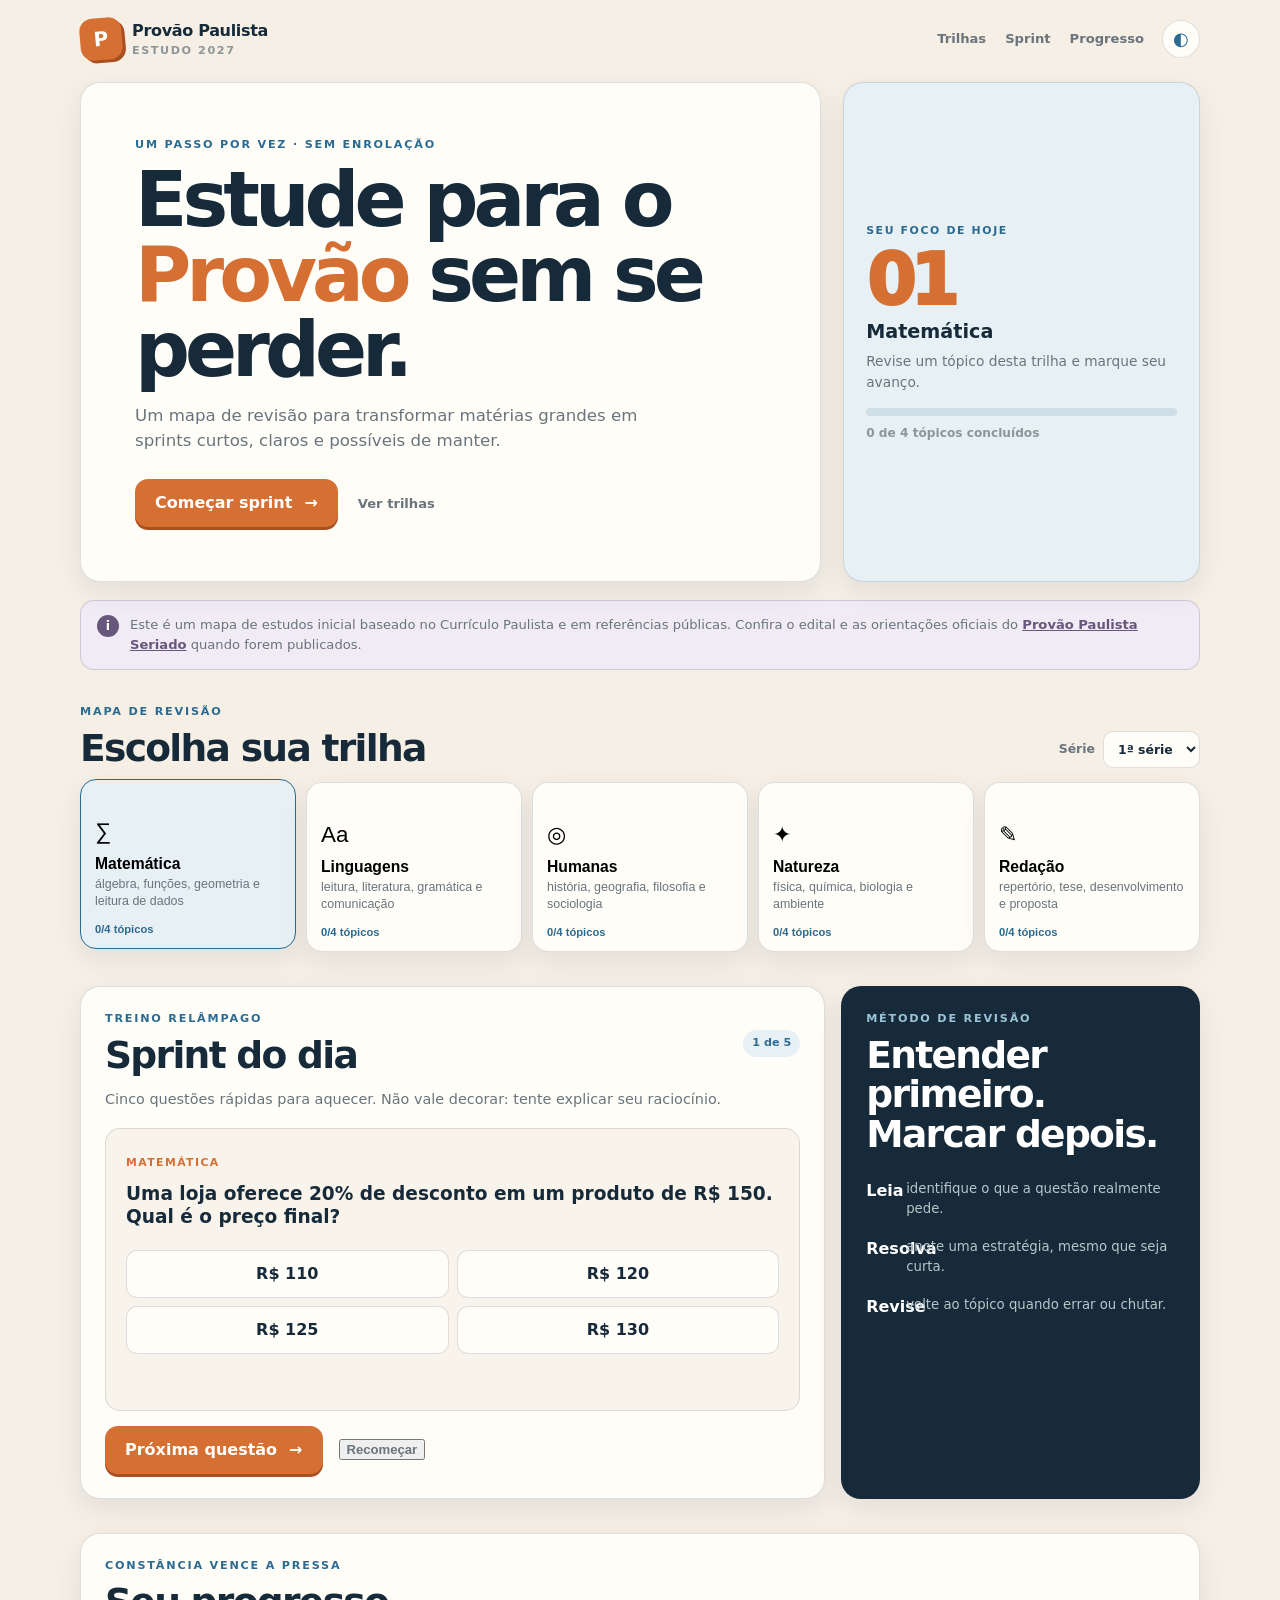
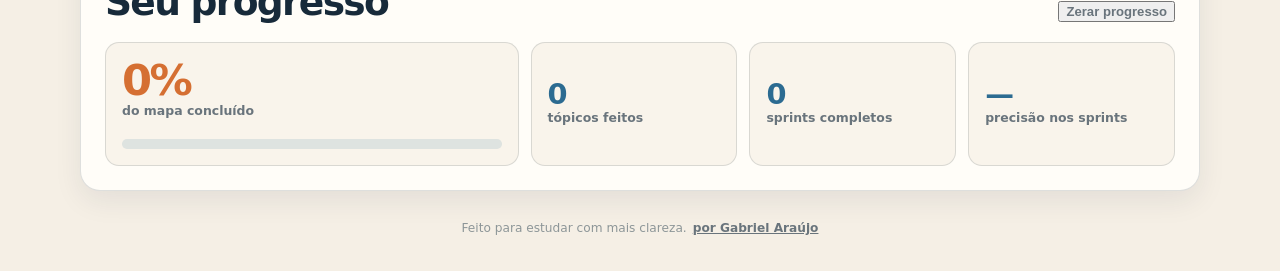
==== public/index.html @ e9746114 "feat: criar plataforma de estudos do Provão Paulista 2027" ====
<!doctype html>
<html lang="pt-BR">
<head>
  <meta charset="utf-8">
  <meta name="viewport" content="width=device-width, initial-scale=1, viewport-fit=cover">
  <meta name="theme-color" content="#f5efe5">
  <meta name="description" content="Estude para o Provão Paulista 2027 com trilhas de revisão, sprints rápidos e progresso salvo no navegador.">
  <meta name="author" content="Gabriel Araújo">
  <meta property="og:title" content="Provão Paulista 2027 · estudo em ritmo de sprint">
  <meta property="og:description" content="Um mapa de estudos simples para revisar Matemática, Linguagens, Humanas, Natureza e Redação.">
  <meta property="og:type" content="website">
  <title>Provão Paulista 2027 · estude em ritmo de sprint</title>
  <link rel="stylesheet" href="style.css">
</head>
<body>
  <div class="app">
    <header class="topbar">
      <a class="brand" href="#inicio" aria-label="Voltar ao início">
        <span class="brand-mark" aria-hidden="true">P</span>
        <span><strong>Provão Paulista</strong><small>estudo 2027</small></span>
      </a>
      <nav class="nav" aria-label="Navegação principal">
        <a href="#trilhas">Trilhas</a>
        <a href="#sprint">Sprint</a>
        <a href="#progresso">Progresso</a>
      </nav>
      <button class="icon-btn" id="btn-theme" type="button" title="Alternar contraste" aria-label="Alternar contraste">◐</button>
    </header>

    <main id="inicio">
      <section class="hero" aria-labelledby="hero-title">
        <div class="hero-copy">
          <p class="eyebrow">um passo por vez · sem enrolação</p>
          <h1 id="hero-title">Estude para o <em>Provão</em> sem se perder.</h1>
          <p class="lead">Um mapa de revisão para transformar matérias grandes em sprints curtos, claros e possíveis de manter.</p>
          <div class="hero-actions">
            <a class="btn btn-primary" href="#sprint">Começar sprint <span>→</span></a>
            <a class="text-link" href="#trilhas">Ver trilhas</a>
          </div>
        </div>
        <aside class="focus-card" aria-label="Seu foco de hoje">
          <div class="focus-label">seu foco de hoje</div>
          <div class="focus-number" id="focus-number">01</div>
          <strong id="focus-title">Escolha uma trilha</strong>
          <p id="focus-text">Comece por uma área e marque seu primeiro tópico concluído.</p>
          <div class="mini-progress"><i id="focus-bar"></i></div>
          <span id="focus-meta">0 tópicos concluídos</span>
        </aside>
      </section>

      <section class="notice" aria-label="Aviso sobre o conteúdo">
        <span class="notice-mark">i</span>
        <p>Este é um mapa de estudos inicial baseado no Currículo Paulista e em referências públicas. Confira o edital e as orientações oficiais do <a href="https://provaopaulistaseriado.vunesp.com.br/" target="_blank" rel="noreferrer">Provão Paulista Seriado</a> quando forem publicados.</p>
      </section>

      <section class="section" id="trilhas" aria-labelledby="trilhas-title">
        <div class="section-head"><div><p class="eyebrow">mapa de revisão</p><h2 id="trilhas-title">Escolha sua trilha</h2></div><label class="series-select">Série <select id="series-select"><option value="1">1ª série</option><option value="2">2ª série</option><option value="3">3ª série</option></select></label></div>
        <div class="tracks" id="tracks"></div>
      </section>

      <section class="section split" id="sprint" aria-labelledby="sprint-title">
        <div class="sprint-panel">
          <div class="section-head compact"><div><p class="eyebrow">treino relâmpago</p><h2 id="sprint-title">Sprint do dia</h2></div><span class="pill" id="question-count">1 de 5</span></div>
          <p class="sprint-intro">Cinco questões rápidas para aquecer. Não vale decorar: tente explicar seu raciocínio.</p>
          <div class="question-card" id="question-card">
            <span class="question-area" id="question-area">Matemática</span>
            <h3 id="question-text">Carregando questão...</h3>
            <div class="answers" id="answers"></div>
            <p class="feedback" id="feedback" role="status" aria-live="polite"></p>
          </div>
          <div class="sprint-footer"><button class="btn btn-primary" id="btn-next" type="button" disabled>Próxima questão <span>→</span></button><button class="text-btn" id="btn-reset-sprint" type="button">Recomeçar</button></div>
        </div>
        <aside class="method-card">
          <p class="eyebrow">método de revisão</p>
          <h2>Entender primeiro. Marcar depois.</h2>
          <ol><li><b>Leia</b><span>identifique o que a questão realmente pede.</span></li><li><b>Resolva</b><span>anote uma estratégia, mesmo que seja curta.</span></li><li><b>Revise</b><span>volte ao tópico quando errar ou chutar.</span></li></ol>
        </aside>
      </section>

      <section class="section progress-section" id="progresso" aria-labelledby="progress-title">
        <div class="section-head"><div><p class="eyebrow">constância vence a pressa</p><h2 id="progress-title">Seu progresso</h2></div><button class="text-btn" id="btn-clear" type="button">Zerar progresso</button></div>
        <div class="progress-grid"><div class="progress-total"><strong id="progress-percent">0%</strong><span>do mapa concluído</span><div class="big-progress"><i id="progress-bar"></i></div></div><div class="stat"><strong id="stat-done">0</strong><span>tópicos feitos</span></div><div class="stat"><strong id="stat-sprints">0</strong><span>sprints completos</span></div><div class="stat"><strong id="stat-accuracy">—</strong><span>precisão nos sprints</span></div></div>
      </section>
    </main>

    <footer><span>Feito para estudar com mais clareza.</span><a href="https://github.com/gabrielaraujo-eng" target="_blank" rel="noreferrer">por Gabriel Araújo</a></footer>
  </div>
  <div class="toast" id="toast" role="status" aria-live="polite"></div>
  <script src="script.js"></script>
</body>
</html>
---- public/style.css ----
:root{--bg:#f5efe5;--paper:#fffdf8;--paper-2:#f9f4eb;--ink:#172a3a;--muted:#69747c;--soft:#8d9698;--line:rgba(23,42,58,.14);--blue:#2c6b91;--orange:#d56f32;--green:#287957;--violet:#67577d;--shadow:0 10px 28px rgba(23,42,58,.08);--r:20px;color-scheme:light}*{box-sizing:border-box}html{scroll-behavior:smooth}body{margin:0;min-width:320px;background:var(--bg);color:var(--ink);font:16px/1.5 Inter,ui-sans-serif,system-ui,-apple-system,"Segoe UI",sans-serif;-webkit-font-smoothing:antialiased}a{color:inherit}.app{width:min(100% - 28px,1120px);margin:auto;padding:18px 0 34px}.topbar{display:flex;align-items:center;gap:18px;margin-bottom:22px}.brand{display:flex;align-items:center;gap:10px;text-decoration:none;margin-right:auto}.brand-mark{width:42px;height:42px;display:grid;place-items:center;border-radius:13px;background:var(--orange);color:#fff;font-weight:900;font-size:1.25rem;transform:rotate(-5deg);box-shadow:3px 3px 0 #a95023}.brand strong,.brand small{display:block}.brand strong{font-size:1rem;letter-spacing:-.02em}.brand small{color:var(--soft);font-size:.7rem;text-transform:uppercase;letter-spacing:.14em;font-weight:800}.nav{display:flex;gap:19px}.nav a,.text-link,.text-btn{font-size:.82rem;font-weight:800;color:var(--muted);text-decoration:none}.nav a:hover,.text-link:hover,.text-btn:hover{color:var(--blue)}.icon-btn{border:1px solid var(--line);background:var(--paper);border-radius:999px;width:38px;height:38px;color:var(--blue);font-size:1.15rem;cursor:pointer}.hero{display:grid;grid-template-columns:1.35fr .65fr;gap:22px;align-items:stretch}.hero-copy,.focus-card,.sprint-panel,.method-card,.progress-section{background:var(--paper);border:1px solid var(--line);border-radius:var(--r);box-shadow:var(--shadow)}.hero-copy{padding:clamp(26px,5vw,54px)}.eyebrow{margin:0 0 8px;color:var(--blue);font-size:.7rem;text-transform:uppercase;letter-spacing:.16em;font-weight:900}.hero h1{max-width:650px;margin:0 0 16px;font-size:clamp(2.45rem,6vw,4.8rem);line-height:.98;letter-spacing:-.065em}.hero h1 em{font-style:normal;color:var(--orange)}.lead{max-width:550px;margin:0;color:var(--muted);font-size:1.04rem}.hero-actions{display:flex;align-items:center;gap:20px;margin-top:26px}.btn{display:inline-flex;align-items:center;justify-content:center;gap:12px;min-height:48px;padding:12px 20px;border:0;border-radius:13px;font:inherit;font-weight:850;text-decoration:none;cursor:pointer;transition:transform .15s,filter .15s}.btn:hover{transform:translateY(-2px);filter:brightness(1.04)}.btn-primary{background:var(--orange);color:#fff;box-shadow:0 3px 0 #a95023}.focus-card{padding:22px;display:flex;flex-direction:column;justify-content:center;background:#e7f0f4}.focus-label{color:var(--blue);font-size:.68rem;text-transform:uppercase;letter-spacing:.15em;font-weight:900}.focus-number{margin:7px 0 2px;color:var(--orange);font-size:4.4rem;font-weight:950;line-height:1;letter-spacing:-.08em}.focus-card strong{font-size:1.2rem}.focus-card p{margin:4px 0 15px;color:var(--muted);font-size:.86rem}.focus-card>span:last-child{color:var(--soft);font-size:.76rem;font-weight:750}.mini-progress,.big-progress{height:8px;border-radius:99px;background:rgba(44,107,145,.13);overflow:hidden}.mini-progress{margin:0 0 8px}.mini-progress i,.big-progress i{display:block;width:0;height:100%;background:var(--blue);border-radius:inherit;transition:width .35s}.notice{display:flex;gap:11px;align-items:flex-start;margin:18px 0 34px;padding:14px 16px;border:1px solid rgba(103,87,125,.24);border-radius:14px;background:#f0ebf4;color:var(--muted);font-size:.82rem}.notice p{margin:0}.notice a{color:var(--violet);font-weight:800}.notice-mark{width:22px;height:22px;flex:0 0 auto;display:grid;place-items:center;border-radius:50%;background:var(--violet);color:#fff;font-size:.78rem;font-weight:900}.section{margin-top:34px}.section-head{display:flex;align-items:end;justify-content:space-between;gap:16px;margin-bottom:14px}.section-head h2,.method-card h2{margin:0;font-size:clamp(1.6rem,3vw,2.35rem);line-height:1.05;letter-spacing:-.045em}.series-select{display:flex;align-items:center;gap:8px;color:var(--muted);font-size:.78rem;font-weight:800}.series-select select{border:1px solid var(--line);border-radius:10px;background:var(--paper);color:var(--ink);padding:9px 10px;font:inherit;font-weight:800}.tracks{display:grid;grid-template-columns:repeat(5,1fr);gap:10px}.track{position:relative;min-height:170px;padding:17px 14px;border:1px solid var(--line);border-radius:16px;background:var(--paper);box-shadow:var(--shadow);cursor:pointer;text-align:left;transition:transform .15s,border-color .15s}.track:hover,.track.selected{transform:translateY(-3px);border-color:var(--blue)}.track.selected{background:#e7f0f4}.track-icon{font-size:1.4rem}.track h3{margin:10px 0 4px;font-size:.98rem;line-height:1.1}.track p{margin:0;color:var(--muted);font-size:.78rem;line-height:1.35}.track .track-count{position:absolute;bottom:13px;left:14px;color:var(--blue);font-size:.7rem;font-weight:850}.split{display:grid;grid-template-columns:1.35fr .65fr;gap:16px}.sprint-panel,.method-card{padding:24px}.section-head.compact{align-items:center}.pill{padding:5px 9px;border-radius:999px;background:#e7f0f4;color:var(--blue);font-size:.7rem;font-weight:900}.sprint-intro{margin:0 0 17px;color:var(--muted);font-size:.9rem}.question-card{padding:20px;border:1px solid var(--line);border-radius:15px;background:var(--paper-2)}.question-area{color:var(--orange);font-size:.68rem;text-transform:uppercase;letter-spacing:.13em;font-weight:900}.question-card h3{min-height:52px;margin:9px 0 16px;font-size:1.16rem;line-height:1.25}.answers{display:grid;grid-template-columns:repeat(2,1fr);gap:8px}.answer{min-height:48px;padding:9px;border:1px solid var(--line);border-radius:11px;background:var(--paper);color:var(--ink);font:inherit;font-weight:800;cursor:pointer}.answer:hover{border-color:var(--blue)}.answer.correct{border-color:var(--green);background:#e4f2e9;color:var(--green)}.answer.wrong{border-color:#b84f50;background:#f7e7e5;color:#a44244}.answer:disabled{cursor:default}.feedback{min-height:24px;margin:12px 0 0;font-size:.84rem;font-weight:800}.feedback.good{color:var(--green)}.feedback.bad{color:#a44244}.sprint-footer{display:flex;align-items:center;gap:16px;margin-top:15px}.sprint-footer .btn{min-height:44px}.method-card{background:var(--ink);color:#fff}.method-card .eyebrow{color:#9bc4d8}.method-card h2{margin-bottom:25px;color:#fff}.method-card ol{display:grid;gap:18px;margin:0;padding:0;list-style:none;counter-reset:method}.method-card li{display:grid;grid-template-columns:30px 1fr;gap:10px;counter-increment:method}.method-card li:before{content:counter(method,"0");color:#ffc47c;font-weight:900}.method-card b{display:block}.method-card li span{display:block;color:#b8c6ca;font-size:.83rem}.progress-section{padding:24px}.progress-section .section-head{margin-bottom:20px}.progress-grid{display:grid;grid-template-columns:2fr repeat(3,1fr);gap:12px;align-items:stretch}.progress-total,.stat{padding:16px;border:1px solid var(--line);border-radius:14px;background:var(--paper-2)}.progress-total strong{display:block;font-size:2.7rem;line-height:1;color:var(--orange);letter-spacing:-.06em}.progress-total span,.stat span{display:block;color:var(--muted);font-size:.78rem;font-weight:750}.big-progress{margin-top:18px;height:10px}.stat{display:flex;flex-direction:column;justify-content:center}.stat strong{font-size:1.8rem;line-height:1;color:var(--blue)}footer{display:flex;justify-content:center;gap:6px;margin-top:28px;color:var(--soft);font-size:.76rem}footer a{color:var(--muted);font-weight:800}.toast{position:fixed;left:50%;bottom:22px;z-index:5;transform:translate(-50%,20px);opacity:0;pointer-events:none;padding:12px 16px;border-radius:12px;background:var(--ink);color:#fff;font-size:.82rem;font-weight:750;transition:.2s}.toast.show{opacity:1;transform:translate(-50%,0)}body.high-contrast{--bg:#fff;--paper:#fff;--paper-2:#fff;--ink:#000;--muted:#303030;--line:rgba(0,0,0,.35)}@media(max-width:900px){.hero,.split{grid-template-columns:1fr}.focus-card{min-height:220px}.tracks{grid-template-columns:repeat(3,1fr)}.progress-grid{grid-template-columns:repeat(3,1fr)}.progress-total{grid-column:1/-1}}@media(max-width:600px){.app{width:min(100% - 16px,520px);padding:10px 0 calc(22px + env(safe-area-inset-bottom))}.topbar{gap:8px;flex-wrap:wrap}.brand{width:100%}.nav{order:3;width:100%;justify-content:space-between;gap:8px;border-top:1px solid var(--line);padding-top:9px}.nav a{font-size:.76rem}.hero-copy{padding:26px 18px}.hero h1{font-size:clamp(2.5rem,13vw,3.7rem)}.hero-actions{align-items:stretch;flex-direction:column;gap:11px}.hero-actions .btn{text-align:center}.focus-card{min-height:190px;padding:20px}.notice{margin:14px 0 28px;font-size:.78rem}.section{margin-top:28px}.section-head{align-items:flex-start;flex-direction:column}.section-head .series-select{align-self:stretch;justify-content:space-between}.tracks{grid-template-columns:repeat(2,1fr);gap:8px}.track{min-height:145px;padding:13px 11px}.track h3{font-size:.9rem}.track p{font-size:.74rem}.track .track-count{left:11px;bottom:10px}.sprint-panel,.method-card,.progress-section{padding:17px}.question-card{padding:15px}.question-card h3{font-size:1.05rem}.answers{gap:7px}.answer{min-height:54px}.sprint-footer{align-items:stretch;flex-direction:column;gap:9px}.sprint-footer .btn{width:100%}.progress-grid{grid-template-columns:repeat(2,1fr);gap:8px}.progress-total{grid-column:1/-1}.stat{min-height:82px}.stat strong{font-size:1.55rem}footer{flex-direction:column;align-items:center}}
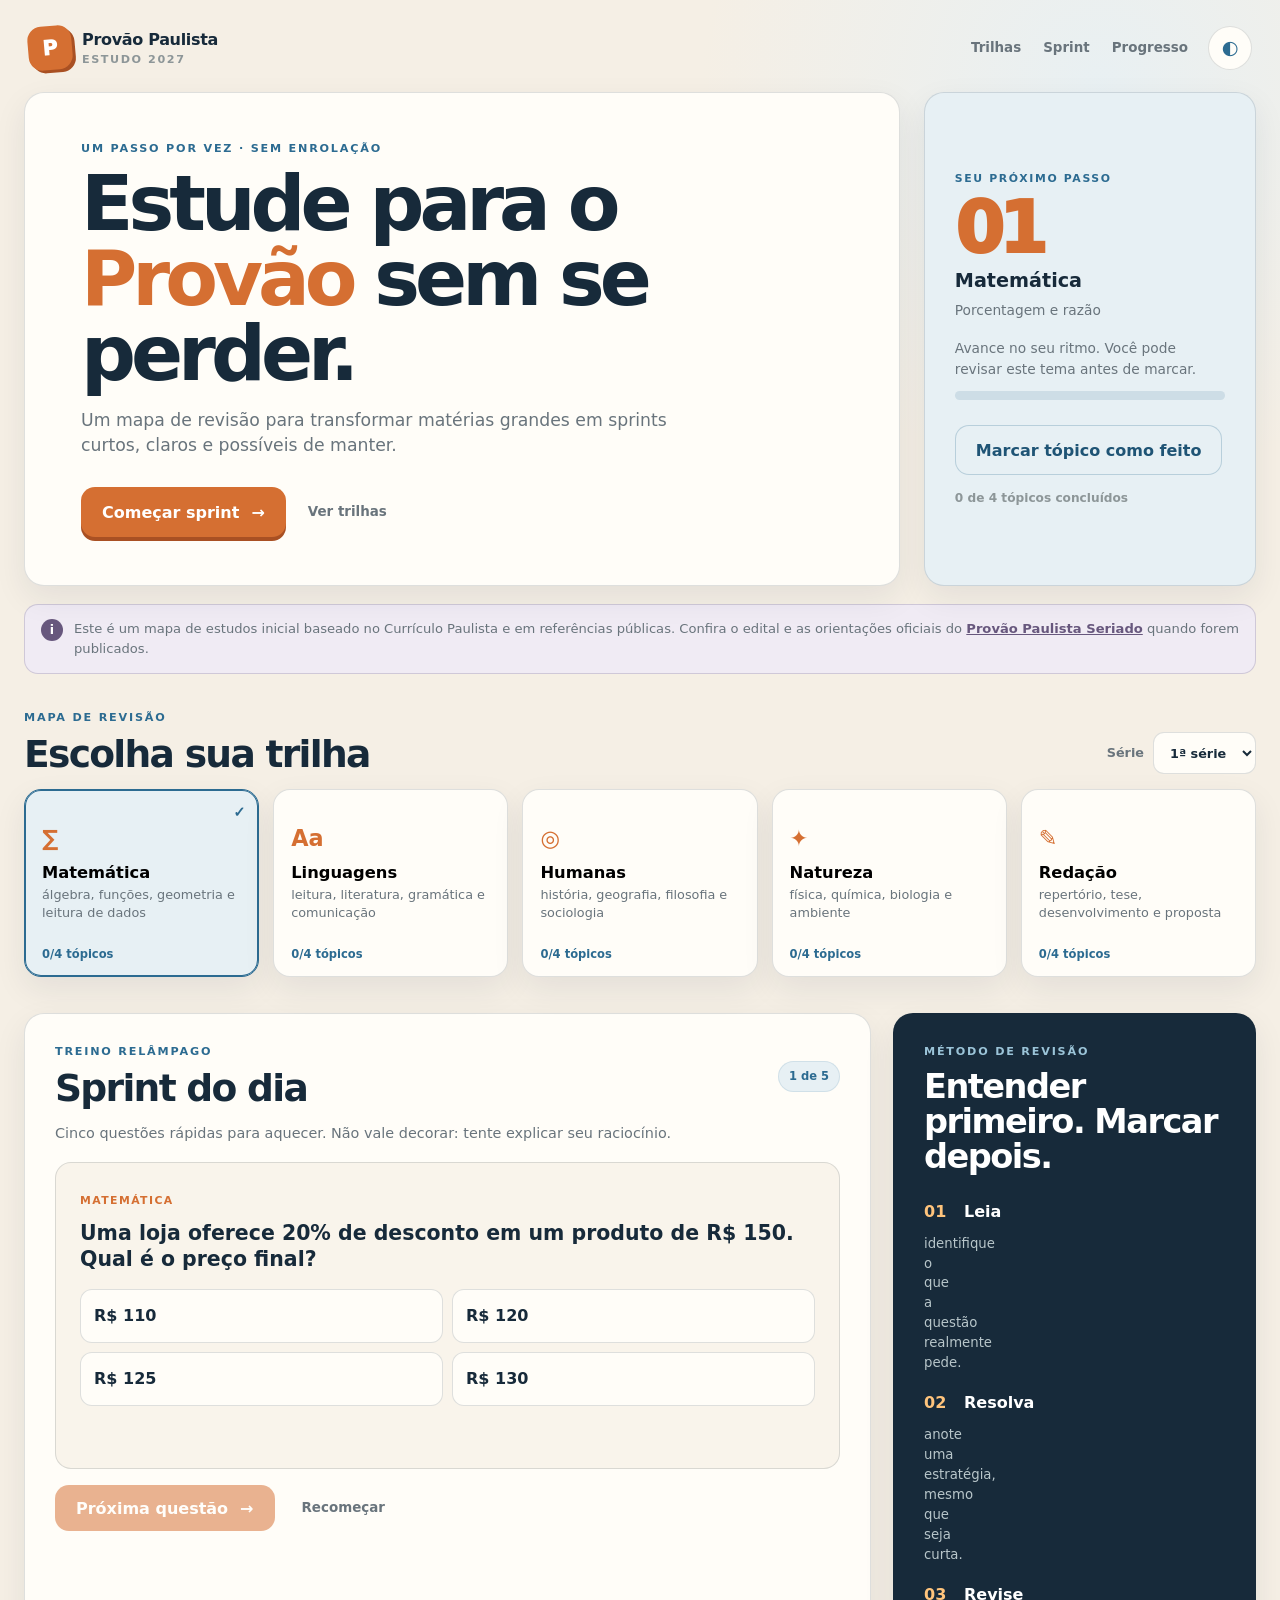
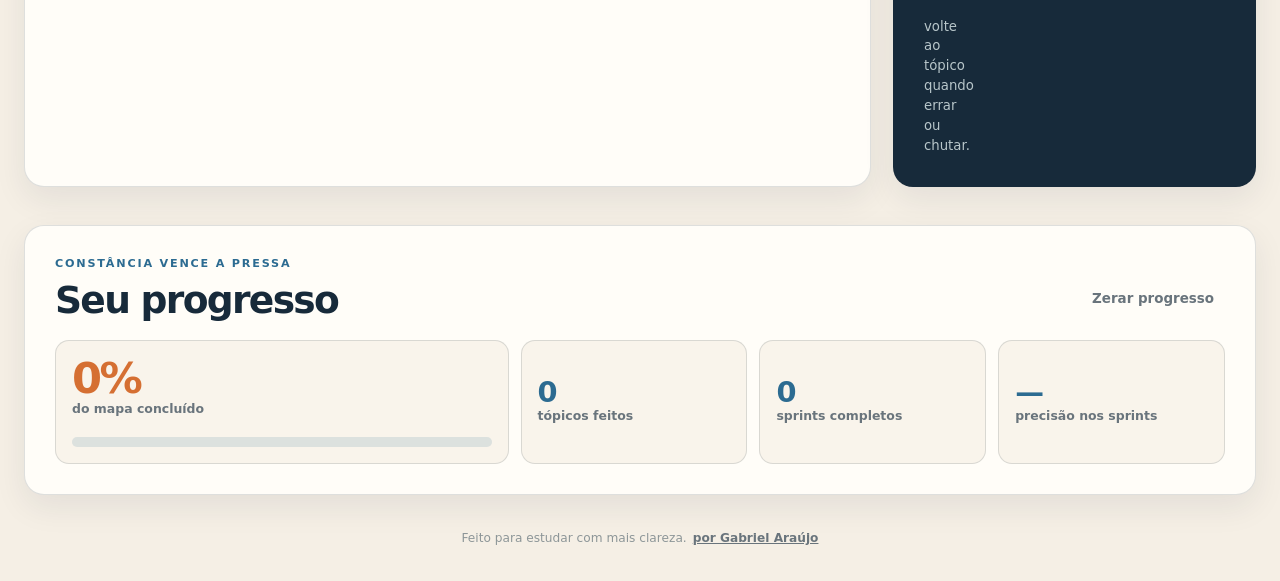
==== commit dd792397: "feat: polir interface e progresso das trilhas" ====
--- a/public/index.html
+++ b/public/index.html
@@ -4,13 +4,46 @@
   <meta charset="utf-8">
   <meta name="viewport" content="width=device-width, initial-scale=1, viewport-fit=cover">
   <meta name="theme-color" content="#f5efe5">
-  <meta name="description" content="Estude para o Provão Paulista 2027 com trilhas de revisão, sprints rápidos e progresso salvo no navegador.">
+  <meta name="description" content="Estude para o Provão Paulista 2027 com trilhas de revisão, sprints rápidos, questões comentadas e progresso salvo no navegador.">
   <meta name="author" content="Gabriel Araújo">
+  <meta name="robots" content="index, follow, max-image-preview:large">
+  <meta name="keywords" content="Provão Paulista 2027, estudar Provão Paulista, questões Provão Paulista, revisão Ensino Médio, Matemática, redação">
+  <link rel="canonical" href="https://gabrielaraujo-eng.github.io/provao-paulista-2027/">
+  <link rel="alternate" hreflang="pt-BR" href="https://gabrielaraujo-eng.github.io/provao-paulista-2027/">
+  <link rel="icon" type="image/svg+xml" href="assets/favicon.svg">
+  <link rel="apple-touch-icon" href="assets/favicon.svg">
   <meta property="og:title" content="Provão Paulista 2027 · estudo em ritmo de sprint">
   <meta property="og:description" content="Um mapa de estudos simples para revisar Matemática, Linguagens, Humanas, Natureza e Redação.">
   <meta property="og:type" content="website">
+  <meta property="og:url" content="https://gabrielaraujo-eng.github.io/provao-paulista-2027/">
+  <meta property="og:site_name" content="Provão Paulista 2027">
+  <meta property="og:locale" content="pt_BR">
+  <meta property="og:image" content="https://gabrielaraujo-eng.github.io/provao-paulista-2027/assets/provao-paulista-2027-og.png">
+  <meta property="og:image:alt" content="Provão Paulista 2027 — estudo em ritmo de sprint">
+  <meta property="og:image:type" content="image/png">
+  <meta property="og:image:width" content="1200">
+  <meta property="og:image:height" content="630">
+  <meta name="twitter:card" content="summary_large_image">
+  <meta name="twitter:title" content="Provão Paulista 2027 · estudo em ritmo de sprint">
+  <meta name="twitter:description" content="Trilhas, questões rápidas e progresso para organizar sua revisão do Provão Paulista 2027.">
+  <meta name="twitter:image" content="https://gabrielaraujo-eng.github.io/provao-paulista-2027/assets/provao-paulista-2027-og.png">
+  <meta name="twitter:image:alt" content="Provão Paulista 2027 — estudo em ritmo de sprint">
   <title>Provão Paulista 2027 · estude em ritmo de sprint</title>
   <link rel="stylesheet" href="style.css">
+  <script type="application/ld+json">
+  {
+    "@context":"https://schema.org",
+    "@type":"WebSite",
+    "name":"Provão Paulista 2027",
+    "alternateName":"Estudo Provão Paulista",
+    "url":"https://gabrielaraujo-eng.github.io/provao-paulista-2027/",
+    "inLanguage":"pt-BR",
+    "description":"Plataforma estática de revisão com trilhas e sprints de estudo para o Provão Paulista 2027.",
+    "publisher":{"@type":"Person","name":"Gabriel Araújo","url":"https://github.com/gabrielaraujo-eng"},
+    "isAccessibleForFree":true,
+    "educationalLevel":"Ensino Médio"
+  }
+  </script>
 </head>
 <body>
   <div class="app">
@@ -39,12 +72,14 @@
           </div>
         </div>
         <aside class="focus-card" aria-label="Seu foco de hoje">
-          <div class="focus-label">seu foco de hoje</div>
+          <div class="focus-label">seu próximo passo</div>
           <div class="focus-number" id="focus-number">01</div>
           <strong id="focus-title">Escolha uma trilha</strong>
-          <p id="focus-text">Comece por uma área e marque seu primeiro tópico concluído.</p>
-          <div class="mini-progress"><i id="focus-bar"></i></div>
-          <span id="focus-meta">0 tópicos concluídos</span>
+          <p id="focus-topic">Selecione uma trilha para ver o próximo tópico.</p>
+          <p id="focus-text">Um tópico por vez já faz diferença.</p>
+          <div class="mini-progress" role="progressbar" aria-label="Progresso da trilha" aria-valuemin="0" aria-valuemax="100" aria-valuenow="0"><i id="focus-bar"></i></div>
+          <button class="btn btn-secondary" id="btn-topic-done" type="button">Marcar tópico como feito</button>
+          <p class="focus-meta" id="focus-meta">0 tópicos concluídos</p>
         </aside>
       </section>
 
@@ -55,7 +90,8 @@
 
       <section class="section" id="trilhas" aria-labelledby="trilhas-title">
         <div class="section-head"><div><p class="eyebrow">mapa de revisão</p><h2 id="trilhas-title">Escolha sua trilha</h2></div><label class="series-select">Série <select id="series-select"><option value="1">1ª série</option><option value="2">2ª série</option><option value="3">3ª série</option></select></label></div>
-        <div class="tracks" id="tracks"></div>
+        <div class="tracks" id="tracks" role="group" aria-label="Trilhas de estudo"></div>
+        <noscript><p>Ative o JavaScript para abrir as trilhas interativas. O mapa inicial inclui Matemática, Linguagens, Ciências Humanas, Ciências da Natureza e Redação, com revisão de porcentagem, funções, interpretação de texto, história, geografia, ecologia e produção textual.</p></noscript>
       </section>
 
       <section class="section split" id="sprint" aria-labelledby="sprint-title">
--- a/public/style.css
+++ b/public/style.css
@@ -1 +1,215 @@
-:root{--bg:#f5efe5;--paper:#fffdf8;--paper-2:#f9f4eb;--ink:#172a3a;--muted:#69747c;--soft:#8d9698;--line:rgba(23,42,58,.14);--blue:#2c6b91;--orange:#d56f32;--green:#287957;--violet:#67577d;--shadow:0 10px 28px rgba(23,42,58,.08);--r:20px;color-scheme:light}*{box-sizing:border-box}html{scroll-behavior:smooth}body{margin:0;min-width:320px;background:var(--bg);color:var(--ink);font:16px/1.5 Inter,ui-sans-serif,system-ui,-apple-system,"Segoe UI",sans-serif;-webkit-font-smoothing:antialiased}a{color:inherit}.app{width:min(100% - 28px,1120px);margin:auto;padding:18px 0 34px}.topbar{display:flex;align-items:center;gap:18px;margin-bottom:22px}.brand{display:flex;align-items:center;gap:10px;text-decoration:none;margin-right:auto}.brand-mark{width:42px;height:42px;display:grid;place-items:center;border-radius:13px;background:var(--orange);color:#fff;font-weight:900;font-size:1.25rem;transform:rotate(-5deg);box-shadow:3px 3px 0 #a95023}.brand strong,.brand small{display:block}.brand strong{font-size:1rem;letter-spacing:-.02em}.brand small{color:var(--soft);font-size:.7rem;text-transform:uppercase;letter-spacing:.14em;font-weight:800}.nav{display:flex;gap:19px}.nav a,.text-link,.text-btn{font-size:.82rem;font-weight:800;color:var(--muted);text-decoration:none}.nav a:hover,.text-link:hover,.text-btn:hover{color:var(--blue)}.icon-btn{border:1px solid var(--line);background:var(--paper);border-radius:999px;width:38px;height:38px;color:var(--blue);font-size:1.15rem;cursor:pointer}.hero{display:grid;grid-template-columns:1.35fr .65fr;gap:22px;align-items:stretch}.hero-copy,.focus-card,.sprint-panel,.method-card,.progress-section{background:var(--paper);border:1px solid var(--line);border-radius:var(--r);box-shadow:var(--shadow)}.hero-copy{padding:clamp(26px,5vw,54px)}.eyebrow{margin:0 0 8px;color:var(--blue);font-size:.7rem;text-transform:uppercase;letter-spacing:.16em;font-weight:900}.hero h1{max-width:650px;margin:0 0 16px;font-size:clamp(2.45rem,6vw,4.8rem);line-height:.98;letter-spacing:-.065em}.hero h1 em{font-style:normal;color:var(--orange)}.lead{max-width:550px;margin:0;color:var(--muted);font-size:1.04rem}.hero-actions{display:flex;align-items:center;gap:20px;margin-top:26px}.btn{display:inline-flex;align-items:center;justify-content:center;gap:12px;min-height:48px;padding:12px 20px;border:0;border-radius:13px;font:inherit;font-weight:850;text-decoration:none;cursor:pointer;transition:transform .15s,filter .15s}.btn:hover{transform:translateY(-2px);filter:brightness(1.04)}.btn-primary{background:var(--orange);color:#fff;box-shadow:0 3px 0 #a95023}.focus-card{padding:22px;display:flex;flex-direction:column;justify-content:center;background:#e7f0f4}.focus-label{color:var(--blue);font-size:.68rem;text-transform:uppercase;letter-spacing:.15em;font-weight:900}.focus-number{margin:7px 0 2px;color:var(--orange);font-size:4.4rem;font-weight:950;line-height:1;letter-spacing:-.08em}.focus-card strong{font-size:1.2rem}.focus-card p{margin:4px 0 15px;color:var(--muted);font-size:.86rem}.focus-card>span:last-child{color:var(--soft);font-size:.76rem;font-weight:750}.mini-progress,.big-progress{height:8px;border-radius:99px;background:rgba(44,107,145,.13);overflow:hidden}.mini-progress{margin:0 0 8px}.mini-progress i,.big-progress i{display:block;width:0;height:100%;background:var(--blue);border-radius:inherit;transition:width .35s}.notice{display:flex;gap:11px;align-items:flex-start;margin:18px 0 34px;padding:14px 16px;border:1px solid rgba(103,87,125,.24);border-radius:14px;background:#f0ebf4;color:var(--muted);font-size:.82rem}.notice p{margin:0}.notice a{color:var(--violet);font-weight:800}.notice-mark{width:22px;height:22px;flex:0 0 auto;display:grid;place-items:center;border-radius:50%;background:var(--violet);color:#fff;font-size:.78rem;font-weight:900}.section{margin-top:34px}.section-head{display:flex;align-items:end;justify-content:space-between;gap:16px;margin-bottom:14px}.section-head h2,.method-card h2{margin:0;font-size:clamp(1.6rem,3vw,2.35rem);line-height:1.05;letter-spacing:-.045em}.series-select{display:flex;align-items:center;gap:8px;color:var(--muted);font-size:.78rem;font-weight:800}.series-select select{border:1px solid var(--line);border-radius:10px;background:var(--paper);color:var(--ink);padding:9px 10px;font:inherit;font-weight:800}.tracks{display:grid;grid-template-columns:repeat(5,1fr);gap:10px}.track{position:relative;min-height:170px;padding:17px 14px;border:1px solid var(--line);border-radius:16px;background:var(--paper);box-shadow:var(--shadow);cursor:pointer;text-align:left;transition:transform .15s,border-color .15s}.track:hover,.track.selected{transform:translateY(-3px);border-color:var(--blue)}.track.selected{background:#e7f0f4}.track-icon{font-size:1.4rem}.track h3{margin:10px 0 4px;font-size:.98rem;line-height:1.1}.track p{margin:0;color:var(--muted);font-size:.78rem;line-height:1.35}.track .track-count{position:absolute;bottom:13px;left:14px;color:var(--blue);font-size:.7rem;font-weight:850}.split{display:grid;grid-template-columns:1.35fr .65fr;gap:16px}.sprint-panel,.method-card{padding:24px}.section-head.compact{align-items:center}.pill{padding:5px 9px;border-radius:999px;background:#e7f0f4;color:var(--blue);font-size:.7rem;font-weight:900}.sprint-intro{margin:0 0 17px;color:var(--muted);font-size:.9rem}.question-card{padding:20px;border:1px solid var(--line);border-radius:15px;background:var(--paper-2)}.question-area{color:var(--orange);font-size:.68rem;text-transform:uppercase;letter-spacing:.13em;font-weight:900}.question-card h3{min-height:52px;margin:9px 0 16px;font-size:1.16rem;line-height:1.25}.answers{display:grid;grid-template-columns:repeat(2,1fr);gap:8px}.answer{min-height:48px;padding:9px;border:1px solid var(--line);border-radius:11px;background:var(--paper);color:var(--ink);font:inherit;font-weight:800;cursor:pointer}.answer:hover{border-color:var(--blue)}.answer.correct{border-color:var(--green);background:#e4f2e9;color:var(--green)}.answer.wrong{border-color:#b84f50;background:#f7e7e5;color:#a44244}.answer:disabled{cursor:default}.feedback{min-height:24px;margin:12px 0 0;font-size:.84rem;font-weight:800}.feedback.good{color:var(--green)}.feedback.bad{color:#a44244}.sprint-footer{display:flex;align-items:center;gap:16px;margin-top:15px}.sprint-footer .btn{min-height:44px}.method-card{background:var(--ink);color:#fff}.method-card .eyebrow{color:#9bc4d8}.method-card h2{margin-bottom:25px;color:#fff}.method-card ol{display:grid;gap:18px;margin:0;padding:0;list-style:none;counter-reset:method}.method-card li{display:grid;grid-template-columns:30px 1fr;gap:10px;counter-increment:method}.method-card li:before{content:counter(method,"0");color:#ffc47c;font-weight:900}.method-card b{display:block}.method-card li span{display:block;color:#b8c6ca;font-size:.83rem}.progress-section{padding:24px}.progress-section .section-head{margin-bottom:20px}.progress-grid{display:grid;grid-template-columns:2fr repeat(3,1fr);gap:12px;align-items:stretch}.progress-total,.stat{padding:16px;border:1px solid var(--line);border-radius:14px;background:var(--paper-2)}.progress-total strong{display:block;font-size:2.7rem;line-height:1;color:var(--orange);letter-spacing:-.06em}.progress-total span,.stat span{display:block;color:var(--muted);font-size:.78rem;font-weight:750}.big-progress{margin-top:18px;height:10px}.stat{display:flex;flex-direction:column;justify-content:center}.stat strong{font-size:1.8rem;line-height:1;color:var(--blue)}footer{display:flex;justify-content:center;gap:6px;margin-top:28px;color:var(--soft);font-size:.76rem}footer a{color:var(--muted);font-weight:800}.toast{position:fixed;left:50%;bottom:22px;z-index:5;transform:translate(-50%,20px);opacity:0;pointer-events:none;padding:12px 16px;border-radius:12px;background:var(--ink);color:#fff;font-size:.82rem;font-weight:750;transition:.2s}.toast.show{opacity:1;transform:translate(-50%,0)}body.high-contrast{--bg:#fff;--paper:#fff;--paper-2:#fff;--ink:#000;--muted:#303030;--line:rgba(0,0,0,.35)}@media(max-width:900px){.hero,.split{grid-template-columns:1fr}.focus-card{min-height:220px}.tracks{grid-template-columns:repeat(3,1fr)}.progress-grid{grid-template-columns:repeat(3,1fr)}.progress-total{grid-column:1/-1}}@media(max-width:600px){.app{width:min(100% - 16px,520px);padding:10px 0 calc(22px + env(safe-area-inset-bottom))}.topbar{gap:8px;flex-wrap:wrap}.brand{width:100%}.nav{order:3;width:100%;justify-content:space-between;gap:8px;border-top:1px solid var(--line);padding-top:9px}.nav a{font-size:.76rem}.hero-copy{padding:26px 18px}.hero h1{font-size:clamp(2.5rem,13vw,3.7rem)}.hero-actions{align-items:stretch;flex-direction:column;gap:11px}.hero-actions .btn{text-align:center}.focus-card{min-height:190px;padding:20px}.notice{margin:14px 0 28px;font-size:.78rem}.section{margin-top:28px}.section-head{align-items:flex-start;flex-direction:column}.section-head .series-select{align-self:stretch;justify-content:space-between}.tracks{grid-template-columns:repeat(2,1fr);gap:8px}.track{min-height:145px;padding:13px 11px}.track h3{font-size:.9rem}.track p{font-size:.74rem}.track .track-count{left:11px;bottom:10px}.sprint-panel,.method-card,.progress-section{padding:17px}.question-card{padding:15px}.question-card h3{font-size:1.05rem}.answers{gap:7px}.answer{min-height:54px}.sprint-footer{align-items:stretch;flex-direction:column;gap:9px}.sprint-footer .btn{width:100%}.progress-grid{grid-template-columns:repeat(2,1fr);gap:8px}.progress-total{grid-column:1/-1}.stat{min-height:82px}.stat strong{font-size:1.55rem}footer{flex-direction:column;align-items:center}}
+:root {
+  color-scheme: light;
+  --bg: #f5efe5;
+  --paper: #fffdf8;
+  --paper-2: #f9f4eb;
+  --ink: #172a3a;
+  --muted: #69747c;
+  --soft: #8d9698;
+  --line: rgba(23, 42, 58, .14);
+  --blue: #2c6b91;
+  --blue-dark: #1f5475;
+  --orange: #d56f32;
+  --orange-dark: #a95023;
+  --green: #287957;
+  --red: #a44244;
+  --violet: #67577d;
+  --shadow: 0 12px 32px rgba(23, 42, 58, .08);
+  --shadow-hover: 0 16px 34px rgba(23, 42, 58, .13);
+  --radius: 20px;
+}
+
+* { box-sizing: border-box; }
+html { scroll-behavior: smooth; scroll-padding-top: 18px; }
+body {
+  min-width: 320px;
+  margin: 0;
+  background: radial-gradient(circle at 86% 4%, rgba(231, 240, 244, .9), transparent 25rem), var(--bg);
+  color: var(--ink);
+  font: 16px/1.5 Inter, ui-sans-serif, system-ui, -apple-system, "Segoe UI", sans-serif;
+  -webkit-font-smoothing: antialiased;
+}
+a { color: inherit; }
+button, select { font: inherit; }
+button { -webkit-tap-highlight-color: transparent; }
+.app { width: min(calc(100% - 48px), 1240px); margin: auto; padding: 26px 0 34px; }
+.topbar { display: flex; align-items: center; gap: 20px; margin: 0 4px 22px; }
+.brand { display: flex; align-items: center; gap: 10px; margin-right: auto; text-decoration: none; }
+.brand-mark {
+  display: grid; width: 44px; height: 44px; place-items: center; border-radius: 14px;
+  background: var(--orange); color: #fff; font-size: 1.28rem; font-weight: 950;
+  transform: rotate(-5deg); box-shadow: 3px 3px 0 var(--orange-dark);
+}
+.brand strong, .brand small { display: block; }
+.brand strong { font-size: 1rem; letter-spacing: -.02em; }
+.brand small { color: var(--soft); font-size: .7rem; font-weight: 800; letter-spacing: .14em; text-transform: uppercase; }
+.nav { display: flex; gap: 22px; }
+.nav a, .text-link, .text-btn { color: var(--muted); font-size: .84rem; font-weight: 800; text-decoration: none; }
+.nav a:hover, .text-link:hover, .text-btn:hover { color: var(--blue); }
+.icon-btn {
+  display: grid; width: 44px; height: 44px; place-items: center; border: 1px solid var(--line);
+  border-radius: 50%; background: var(--paper); color: var(--blue); font-size: 1.2rem; cursor: pointer;
+  transition: transform .18s ease, background .18s ease, border-color .18s ease;
+}
+.icon-btn:hover { transform: rotate(-8deg); border-color: var(--blue); background: #e7f0f4; }
+.hero { display: grid; grid-template-columns: minmax(0, 1.45fr) minmax(310px, .55fr); gap: 24px; }
+.hero-copy, .focus-card, .sprint-panel, .method-card, .progress-section {
+  border: 1px solid var(--line); border-radius: var(--radius); background: var(--paper); box-shadow: var(--shadow);
+}
+.hero-copy { display: flex; min-height: 340px; flex-direction: column; justify-content: center; padding: 48px 56px; }
+.eyebrow { margin: 0 0 8px; color: var(--blue); font-size: .7rem; font-weight: 900; letter-spacing: .16em; text-transform: uppercase; }
+.hero h1 { max-width: 720px; margin: 0 0 16px; font-size: clamp(2.6rem, 6vw, 4.8rem); line-height: .98; letter-spacing: -.065em; }
+.hero h1 em { color: var(--orange); font-style: normal; }
+.lead { max-width: 590px; margin: 0; color: var(--muted); font-size: 1.08rem; }
+.hero-actions { display: flex; align-items: center; gap: 22px; margin-top: 28px; }
+.btn {
+  display: inline-flex; min-height: 50px; align-items: center; justify-content: center; gap: 12px;
+  padding: 12px 20px; border: 1px solid transparent; border-radius: 14px; cursor: pointer;
+  font-weight: 850; line-height: 1.2; text-align: center; text-decoration: none;
+  transition: transform .16s ease, box-shadow .16s ease, background .16s ease, border-color .16s ease;
+}
+.btn-primary { background: var(--orange); color: #fff; box-shadow: 0 4px 0 var(--orange-dark); }
+.btn-primary:hover:not(:disabled) { transform: translateY(-2px); background: #c96329; box-shadow: 0 6px 0 var(--orange-dark), 0 10px 20px rgba(169, 80, 35, .16); }
+.btn-secondary { border-color: rgba(44, 107, 145, .25); background: #e7f0f4; color: var(--blue-dark); }
+.btn-secondary:hover:not(:disabled) { transform: translateY(-2px); border-color: var(--blue); background: #dcebf1; }
+.btn:active:not(:disabled) { transform: translateY(1px); box-shadow: none; }
+.btn:disabled { cursor: not-allowed; opacity: .52; box-shadow: none; }
+.focus-card { display: flex; min-height: 340px; flex-direction: column; justify-content: center; padding: 30px; background: #e7f0f4; }
+.focus-label { color: var(--blue); font-size: .68rem; font-weight: 900; letter-spacing: .15em; text-transform: uppercase; }
+.focus-number { margin: 7px 0 2px; color: var(--orange); font-size: 4.4rem; font-weight: 950; line-height: 1; letter-spacing: -.08em; }
+.focus-card strong { font-size: 1.2rem; }
+.focus-card p { margin: 5px 0 12px; color: var(--muted); font-size: .86rem; }
+.focus-card .focus-meta { margin: 0; color: var(--soft); font-size: .76rem; font-weight: 750; }
+.focus-card .btn { align-self: flex-start; margin: 16px 0 14px; }
+.mini-progress, .big-progress { height: 9px; overflow: hidden; border-radius: 99px; background: rgba(44, 107, 145, .14); }
+.mini-progress { margin: 0 0 9px; }
+.mini-progress i, .big-progress i { display: block; width: 0; height: 100%; border-radius: inherit; background: var(--blue); transition: width .35s ease; }
+.notice { display: flex; align-items: flex-start; gap: 11px; margin: 18px 0 34px; padding: 14px 16px; border: 1px solid rgba(103, 87, 125, .24); border-radius: 14px; background: #f0ebf4; color: var(--muted); font-size: .82rem; }
+.notice p { margin: 0; }
+.notice a { color: var(--violet); font-weight: 800; }
+.notice-mark { display: grid; width: 22px; height: 22px; flex: 0 0 auto; place-items: center; border-radius: 50%; background: var(--violet); color: #fff; font-size: .78rem; font-weight: 900; }
+.section { margin-top: 36px; }
+.section-head { display: flex; align-items: flex-end; justify-content: space-between; gap: 16px; margin-bottom: 15px; }
+.section-head h2, .method-card h2 { margin: 0; font-size: clamp(1.6rem, 3vw, 2.35rem); line-height: 1.05; letter-spacing: -.045em; }
+.series-select { display: flex; align-items: center; gap: 9px; color: var(--muted); font-size: .8rem; font-weight: 800; }
+.series-select select { min-height: 42px; padding: 8px 12px; border: 1px solid var(--line); border-radius: 11px; background: var(--paper); color: var(--ink); font-weight: 800; cursor: pointer; }
+.tracks { display: grid; grid-template-columns: repeat(5, 1fr); gap: 14px; }
+.track {
+  position: relative; min-height: 188px; padding: 19px 17px 42px; border: 1px solid var(--line); border-radius: 17px;
+  background: var(--paper); box-shadow: var(--shadow); cursor: pointer; text-align: left;
+  transition: transform .17s ease, border-color .17s ease, box-shadow .17s ease, background .17s ease;
+}
+.track:hover { transform: translateY(-3px); border-color: rgba(44, 107, 145, .55); box-shadow: var(--shadow-hover); }
+.track.selected { border-color: var(--blue); background: #e7f0f4; box-shadow: inset 0 0 0 1px var(--blue), var(--shadow); }
+.track[aria-pressed="true"]:after { position: absolute; top: 12px; right: 13px; color: var(--blue); content: "✓"; font-size: .9rem; font-weight: 950; }
+.track-icon { color: var(--orange); font-size: 1.4rem; font-weight: 850; }
+.track h3 { margin: 9px 0 4px; font-size: 1.02rem; line-height: 1.1; }
+.track p { margin: 0; color: var(--muted); font-size: .8rem; line-height: 1.38; }
+.track .track-count { position: absolute; bottom: 13px; left: 17px; color: var(--blue); font-size: .72rem; font-weight: 850; }
+.split { display: grid; grid-template-columns: minmax(0, 1.4fr) minmax(300px, .6fr); gap: 22px; }
+.sprint-panel, .method-card, .progress-section { padding: 30px; }
+.section-head.compact { align-items: center; }
+.pill { padding: 6px 10px; border: 1px solid rgba(44, 107, 145, .12); border-radius: 999px; background: #e7f0f4; color: var(--blue); font-size: .72rem; font-weight: 900; white-space: nowrap; }
+.sprint-intro { margin: 0 0 17px; color: var(--muted); font-size: .9rem; }
+.question-card { padding: 24px; border: 1px solid var(--line); border-radius: 16px; background: var(--paper-2); }
+.question-area { color: var(--orange); font-size: .68rem; font-weight: 900; letter-spacing: .13em; text-transform: uppercase; }
+.question-card h3 { min-height: 52px; margin: 9px 0 17px; font-size: 1.28rem; line-height: 1.28; }
+.answers { display: grid; grid-template-columns: repeat(2, minmax(0, 1fr)); gap: 9px; }
+.answer {
+  min-height: 54px; padding: 10px 13px; border: 1px solid var(--line); border-radius: 12px;
+  background: var(--paper); color: var(--ink); cursor: pointer; font-weight: 750; text-align: left;
+  transition: transform .15s ease, border-color .15s ease, background .15s ease, box-shadow .15s ease;
+}
+.answer:hover:not(:disabled) { transform: translateY(-1px); border-color: var(--blue); box-shadow: 0 4px 12px rgba(44, 107, 145, .1); }
+.answer.correct { border-color: var(--green); background: #e4f2e9; color: #1d6246; }
+.answer.wrong { border-color: #b84f50; background: #f7e7e5; color: var(--red); }
+.answer:disabled { cursor: default; }
+.feedback { min-height: 25px; margin: 13px 0 0; font-size: .86rem; font-weight: 800; }
+.feedback.good { color: var(--green); }
+.feedback.bad { color: var(--red); }
+.sprint-footer { display: flex; align-items: center; gap: 16px; margin-top: 16px; }
+.sprint-footer .btn { min-height: 46px; }
+.text-btn { min-height: 42px; padding: 8px 10px; border: 1px solid transparent; border-radius: 10px; background: transparent; cursor: pointer; }
+.text-btn:hover { border-color: var(--line); background: rgba(255, 253, 248, .7); }
+.method-card { background: var(--ink); color: #fff; }
+.method-card .eyebrow { color: #9bc4d8; }
+.method-card h2 { max-width: 310px; margin-bottom: 25px; color: #fff; font-size: 2.1rem; }
+.method-card ol { display: grid; gap: 18px; margin: 0; padding: 0; counter-reset: method; list-style: none; }
+.method-card li { display: grid; grid-template-columns: 30px 1fr; gap: 10px; counter-increment: method; }
+.method-card li:before { color: #ffc47c; content: counter(method, decimal-leading-zero); font-weight: 900; }
+.method-card li b, .method-card li span { display: block; }
+.method-card li span { color: #b8c6ca; font-size: .83rem; }
+.progress-section { margin-top: 38px; }
+.progress-section .section-head { margin-bottom: 20px; }
+.progress-grid { display: grid; grid-template-columns: 2fr repeat(3, 1fr); align-items: stretch; gap: 12px; }
+.progress-total, .stat { padding: 16px; border: 1px solid var(--line); border-radius: 14px; background: var(--paper-2); }
+.progress-total strong { display: block; color: var(--orange); font-size: 2.7rem; line-height: 1; letter-spacing: -.06em; }
+.progress-total span, .stat span { display: block; color: var(--muted); font-size: .78rem; font-weight: 750; }
+.big-progress { height: 10px; margin-top: 18px; }
+.stat { display: flex; flex-direction: column; justify-content: center; }
+.stat strong { color: var(--blue); font-size: 1.8rem; line-height: 1; }
+footer { display: flex; justify-content: center; gap: 6px; margin-top: 34px; color: var(--soft); font-size: .76rem; }
+footer a { color: var(--muted); font-weight: 800; }
+.toast { position: fixed; z-index: 5; right: 18px; bottom: 22px; max-width: min(420px, calc(100% - 36px)); padding: 12px 16px; transform: translateY(14px); border-radius: 12px; background: var(--ink); color: #fff; font-size: .84rem; font-weight: 750; opacity: 0; pointer-events: none; box-shadow: 0 8px 24px rgba(23, 42, 58, .2); transition: opacity .2s ease, transform .2s ease; }
+.toast.show { transform: translateY(0); opacity: 1; }
+:focus-visible { outline: 3px solid var(--orange); outline-offset: 4px; }
+::selection { background: #c5dce6; color: var(--ink); }
+body.high-contrast { --bg: #fff; --paper: #fff; --paper-2: #fff; --ink: #000; --muted: #303030; --soft: #444; --line: rgba(0, 0, 0, .42); --blue: #064e78; --blue-dark: #063e61; --orange: #ad4210; }
+body.high-contrast .focus-card, body.high-contrast .track.selected { background: #e9f3f8; }
+body.high-contrast .method-card { background: #000; }
+
+@media (max-width: 900px) {
+  .hero, .split { grid-template-columns: 1fr; }
+  .hero-copy, .focus-card { min-height: auto; }
+  .focus-card { padding: 26px; }
+  .tracks { grid-template-columns: repeat(3, 1fr); }
+  .progress-grid { grid-template-columns: repeat(3, 1fr); }
+  .progress-total { grid-column: 1 / -1; }
+}
+@media (max-width: 600px) {
+  html { scroll-padding-top: 12px; }
+  .app { width: min(calc(100% - 16px), 520px); padding: 10px 0 calc(22px + env(safe-area-inset-bottom)); }
+  .topbar { flex-wrap: wrap; gap: 8px; margin: 0 4px 16px; }
+  .brand { width: calc(100% - 54px); }
+  .icon-btn { order: 2; }
+  .nav { order: 3; width: 100%; justify-content: space-between; gap: 8px; padding-top: 9px; border-top: 1px solid var(--line); }
+  .nav a { padding: 5px 2px; font-size: .76rem; }
+  .hero { gap: 12px; }
+  .hero-copy { padding: 28px 19px; }
+  .hero h1 { font-size: clamp(2.5rem, 13vw, 3.7rem); }
+  .lead { font-size: .98rem; }
+  .hero-actions { align-items: stretch; flex-direction: column; gap: 10px; margin-top: 22px; }
+  .hero-actions .btn { width: 100%; }
+  .focus-card { padding: 20px; }
+  .focus-number { font-size: 3.8rem; }
+  .notice { margin: 14px 0 28px; padding: 12px; font-size: .78rem; }
+  .section { margin-top: 28px; }
+  .section-head { align-items: flex-start; flex-direction: column; }
+  .section-head .series-select { align-self: stretch; justify-content: space-between; }
+  .tracks { grid-template-columns: repeat(2, minmax(0, 1fr)); gap: 8px; }
+  .track { min-height: 154px; padding: 14px 12px 40px; }
+  .track h3 { font-size: .92rem; }
+  .track p { font-size: .74rem; }
+  .track .track-count { bottom: 10px; left: 12px; font-size: .68rem; }
+  .split { gap: 12px; }
+  .sprint-panel, .method-card, .progress-section { padding: 17px; }
+  .section-head.compact { align-items: flex-start; flex-direction: row; }
+  .section-head.compact h2 { font-size: 1.65rem; }
+  .pill { margin-top: 4px; }
+  .question-card { padding: 15px; }
+  .question-card h3 { min-height: 0; font-size: 1.05rem; }
+  .answers { gap: 7px; }
+  .answer { min-height: 58px; padding: 9px; font-size: .84rem; }
+  .sprint-footer { align-items: stretch; flex-direction: column; gap: 8px; }
+  .sprint-footer .btn { width: 100%; }
+  .text-btn { min-height: 44px; }
+  .progress-grid { grid-template-columns: repeat(2, minmax(0, 1fr)); gap: 8px; }
+  .progress-total { grid-column: 1 / -1; }
+  .stat { min-height: 82px; padding: 13px; }
+  .stat strong { font-size: 1.55rem; }
+  footer { align-items: center; flex-direction: column; }
+  .toast { right: 12px; bottom: calc(12px + env(safe-area-inset-bottom)); max-width: calc(100% - 24px); }
+}
+@media (prefers-reduced-motion: reduce) {
+  *, *::before, *::after { scroll-behavior: auto !important; transition-duration: .01ms !important; animation-duration: .01ms !important; animation-iteration-count: 1 !important; }
+}
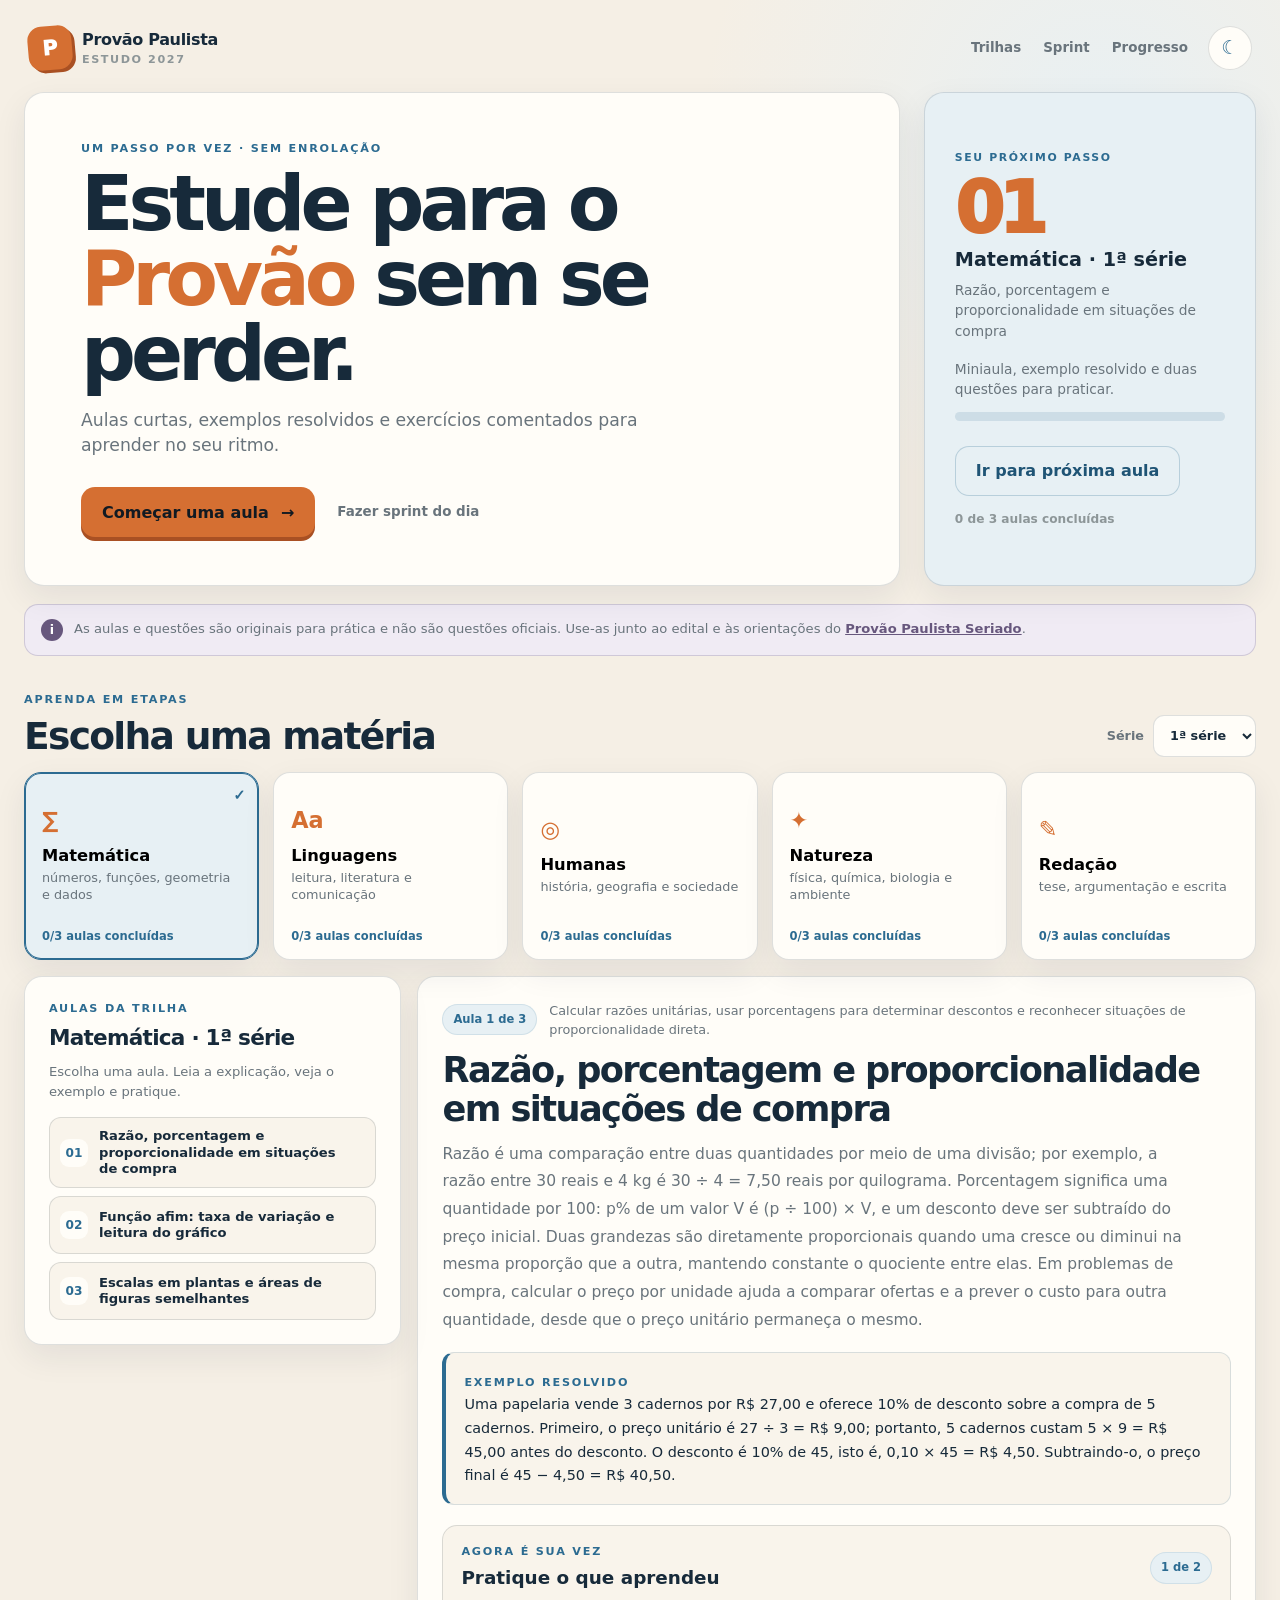
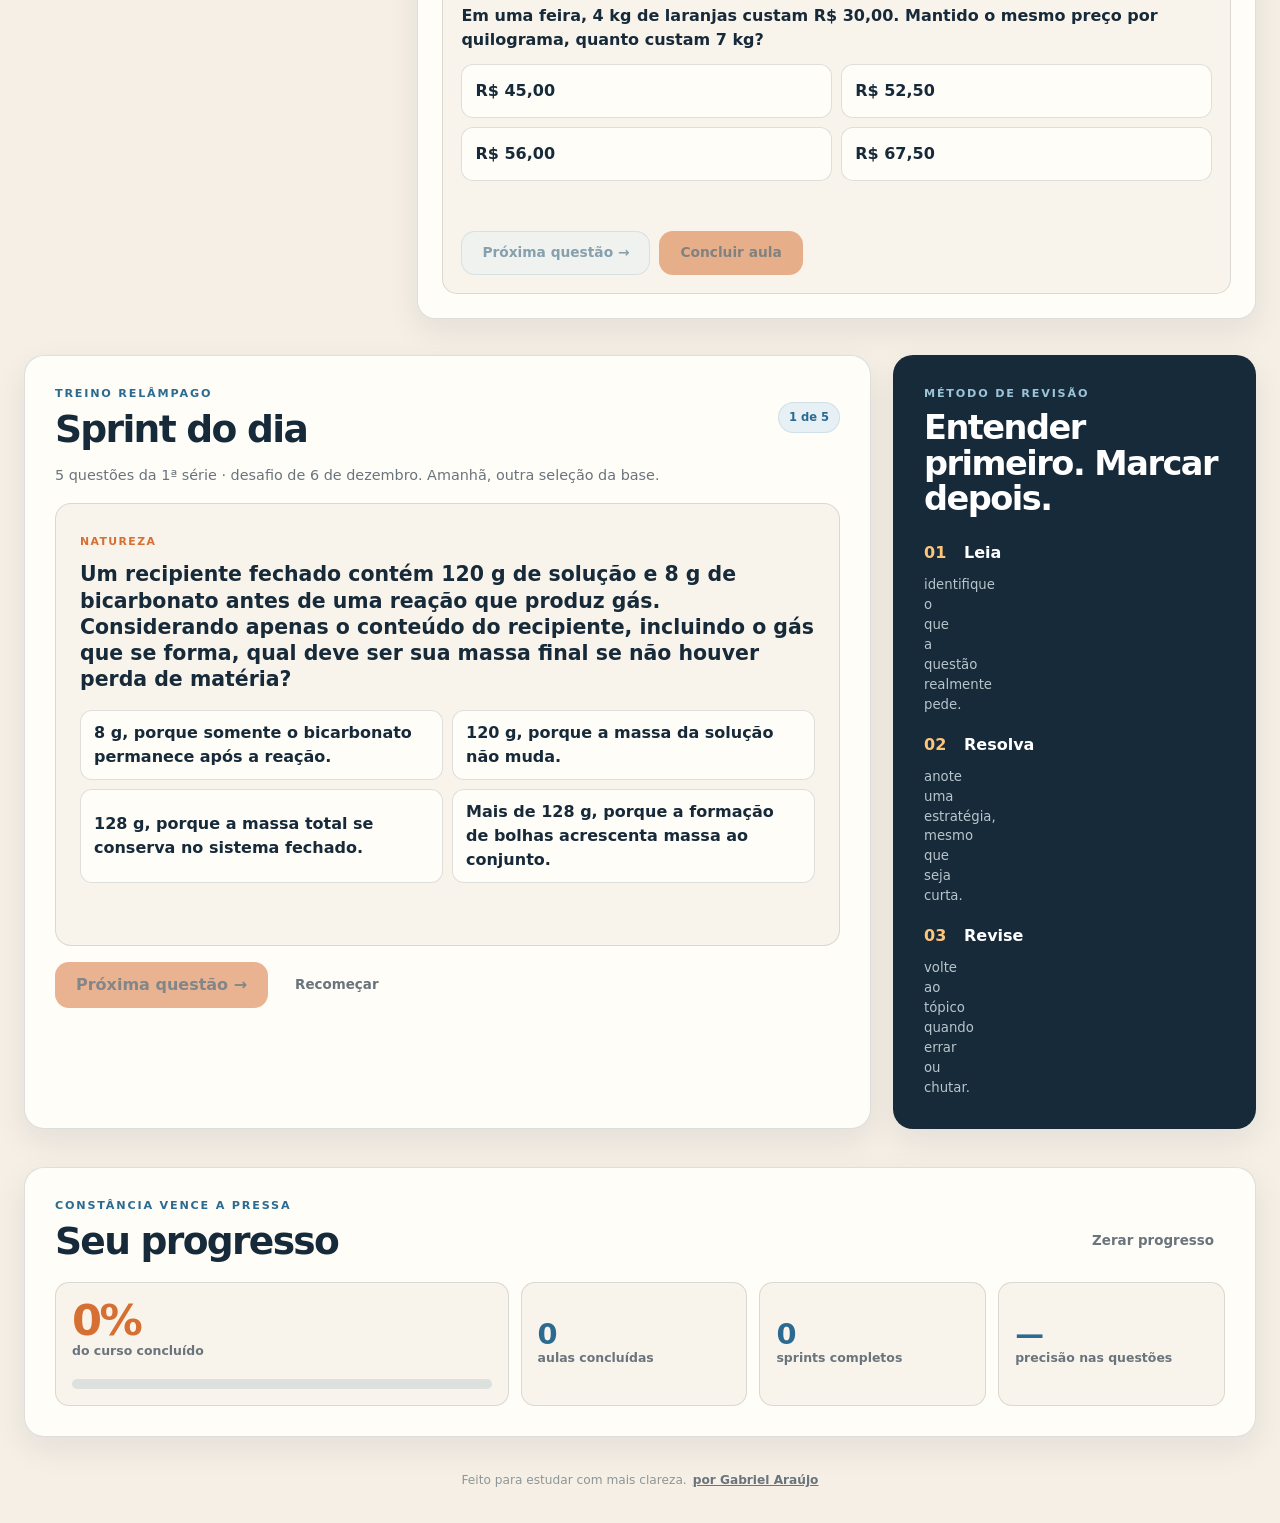
==== commit d12d0200: "Build lesson-based courses and daily practice" ====
--- a/public/index.html
+++ b/public/index.html
@@ -4,7 +4,7 @@
   <meta charset="utf-8">
   <meta name="viewport" content="width=device-width, initial-scale=1, viewport-fit=cover">
   <meta name="theme-color" content="#f5efe5">
-  <meta name="description" content="Estude para o Provão Paulista 2027 com trilhas de revisão, sprints rápidos, questões comentadas e progresso salvo no navegador.">
+  <meta name="description" content="Estude para o Provão Paulista 2027 com aulas por série, exemplos resolvidos, exercícios comentados e sprints diários.">
   <meta name="author" content="Gabriel Araújo">
   <meta name="robots" content="index, follow, max-image-preview:large">
   <meta name="keywords" content="Provão Paulista 2027, estudar Provão Paulista, questões Provão Paulista, revisão Ensino Médio, Matemática, redação">
@@ -13,7 +13,7 @@
   <link rel="icon" type="image/svg+xml" href="assets/favicon.svg">
   <link rel="apple-touch-icon" href="assets/favicon.svg">
   <meta property="og:title" content="Provão Paulista 2027 · estudo em ritmo de sprint">
-  <meta property="og:description" content="Um mapa de estudos simples para revisar Matemática, Linguagens, Humanas, Natureza e Redação.">
+  <meta property="og:description" content="Aulas curtas, exemplos e exercícios comentados em Matemática, Linguagens, Humanas, Natureza e Redação.">
   <meta property="og:type" content="website">
   <meta property="og:url" content="https://gabrielaraujo-eng.github.io/provao-paulista-2027/">
   <meta property="og:site_name" content="Provão Paulista 2027">
@@ -25,7 +25,7 @@
   <meta property="og:image:height" content="630">
   <meta name="twitter:card" content="summary_large_image">
   <meta name="twitter:title" content="Provão Paulista 2027 · estudo em ritmo de sprint">
-  <meta name="twitter:description" content="Trilhas, questões rápidas e progresso para organizar sua revisão do Provão Paulista 2027.">
+  <meta name="twitter:description" content="Aulas por série, exemplos resolvidos e sprints diários para estudar o Provão Paulista 2027.">
   <meta name="twitter:image" content="https://gabrielaraujo-eng.github.io/provao-paulista-2027/assets/provao-paulista-2027-og.png">
   <meta name="twitter:image:alt" content="Provão Paulista 2027 — estudo em ritmo de sprint">
   <title>Provão Paulista 2027 · estude em ritmo de sprint</title>
@@ -38,7 +38,7 @@
     "alternateName":"Estudo Provão Paulista",
     "url":"https://gabrielaraujo-eng.github.io/provao-paulista-2027/",
     "inLanguage":"pt-BR",
-    "description":"Plataforma estática de revisão com trilhas e sprints de estudo para o Provão Paulista 2027.",
+    "description":"Cursos gratuitos de Ensino Médio com aulas por série, exercícios comentados e sprints diários originais para o Provão Paulista 2027.",
     "publisher":{"@type":"Person","name":"Gabriel Araújo","url":"https://github.com/gabrielaraujo-eng"},
     "isAccessibleForFree":true,
     "educationalLevel":"Ensino Médio"
@@ -57,7 +57,7 @@
         <a href="#sprint">Sprint</a>
         <a href="#progresso">Progresso</a>
       </nav>
-      <button class="icon-btn" id="btn-theme" type="button" title="Alternar contraste" aria-label="Alternar contraste">◐</button>
+      <button class="icon-btn" id="btn-theme" type="button" title="Ativar tema escuro" aria-label="Ativar tema escuro" aria-pressed="false">☾</button>
     </header>
 
     <main id="inicio">
@@ -65,10 +65,10 @@
         <div class="hero-copy">
           <p class="eyebrow">um passo por vez · sem enrolação</p>
           <h1 id="hero-title">Estude para o <em>Provão</em> sem se perder.</h1>
-          <p class="lead">Um mapa de revisão para transformar matérias grandes em sprints curtos, claros e possíveis de manter.</p>
+          <p class="lead">Aulas curtas, exemplos resolvidos e exercícios comentados para aprender no seu ritmo.</p>
           <div class="hero-actions">
-            <a class="btn btn-primary" href="#sprint">Começar sprint <span>→</span></a>
-            <a class="text-link" href="#trilhas">Ver trilhas</a>
+            <a class="btn btn-primary" href="#trilhas">Começar uma aula <span>→</span></a>
+            <a class="text-link" href="#sprint">Fazer sprint do dia</a>
           </div>
         </div>
         <aside class="focus-card" aria-label="Seu foco de hoje">
@@ -78,26 +78,50 @@
           <p id="focus-topic">Selecione uma trilha para ver o próximo tópico.</p>
           <p id="focus-text">Um tópico por vez já faz diferença.</p>
           <div class="mini-progress" role="progressbar" aria-label="Progresso da trilha" aria-valuemin="0" aria-valuemax="100" aria-valuenow="0"><i id="focus-bar"></i></div>
-          <button class="btn btn-secondary" id="btn-topic-done" type="button">Marcar tópico como feito</button>
+          <button class="btn btn-secondary" id="btn-go-lesson" type="button">Ir para próxima aula</button>
           <p class="focus-meta" id="focus-meta">0 tópicos concluídos</p>
         </aside>
       </section>
 
       <section class="notice" aria-label="Aviso sobre o conteúdo">
         <span class="notice-mark">i</span>
-        <p>Este é um mapa de estudos inicial baseado no Currículo Paulista e em referências públicas. Confira o edital e as orientações oficiais do <a href="https://provaopaulistaseriado.vunesp.com.br/" target="_blank" rel="noreferrer">Provão Paulista Seriado</a> quando forem publicados.</p>
+        <p>As aulas e questões são originais para prática e não são questões oficiais. Use-as junto ao edital e às orientações do <a href="https://provaopaulistaseriado.vunesp.com.br/" target="_blank" rel="noreferrer">Provão Paulista Seriado</a>.</p>
       </section>
 
       <section class="section" id="trilhas" aria-labelledby="trilhas-title">
-        <div class="section-head"><div><p class="eyebrow">mapa de revisão</p><h2 id="trilhas-title">Escolha sua trilha</h2></div><label class="series-select">Série <select id="series-select"><option value="1">1ª série</option><option value="2">2ª série</option><option value="3">3ª série</option></select></label></div>
+        <div class="section-head"><div><p class="eyebrow">aprenda em etapas</p><h2 id="trilhas-title">Escolha uma matéria</h2></div><label class="series-select">Série <select id="series-select"><option value="1">1ª série</option><option value="2">2ª série</option><option value="3">3ª série</option></select></label></div>
         <div class="tracks" id="tracks" role="group" aria-label="Trilhas de estudo"></div>
-        <noscript><p>Ative o JavaScript para abrir as trilhas interativas. O mapa inicial inclui Matemática, Linguagens, Ciências Humanas, Ciências da Natureza e Redação, com revisão de porcentagem, funções, interpretação de texto, história, geografia, ecologia e produção textual.</p></noscript>
+        <div class="course-shell" id="course-shell">
+          <aside class="course-list" aria-labelledby="course-list-title">
+            <p class="eyebrow">aulas da trilha</p>
+            <h3 id="course-list-title">Carregando aulas...</h3>
+            <p class="course-list-intro">Escolha uma aula. Leia a explicação, veja o exemplo e pratique.</p>
+            <div class="lesson-list" id="lesson-list"></div>
+          </aside>
+          <article class="lesson-view" aria-labelledby="lesson-title">
+            <div class="lesson-heading">
+              <span class="pill" id="lesson-position">Aula 1</span>
+              <span class="lesson-objective" id="lesson-objective">Preparando seu curso...</span>
+            </div>
+            <h3 id="lesson-title" tabindex="-1">Carregando conteúdo...</h3>
+            <div class="lesson-copy" id="lesson-copy"></div>
+            <div class="worked-example"><span class="eyebrow">exemplo resolvido</span><p id="lesson-example"></p></div>
+            <div class="lesson-practice">
+              <div class="lesson-practice-heading"><div><p class="eyebrow">agora é sua vez</p><h4 id="practice-title">Pratique o que aprendeu</h4></div><span class="pill" id="practice-count">1 de 2</span></div>
+              <p class="practice-prompt" id="practice-prompt"></p>
+              <div class="answers" id="lesson-answers"></div>
+              <p class="feedback" id="lesson-feedback" role="status" aria-live="polite"></p>
+              <div class="lesson-actions"><button class="btn btn-secondary" id="btn-lesson-next" type="button" disabled>Próxima questão →</button><button class="btn btn-primary" id="btn-lesson-done" type="button" disabled>Concluir aula</button></div>
+            </div>
+          </article>
+        </div>
+        <noscript><p>Ative o JavaScript para carregar as aulas e os exercícios interativos de Matemática, Linguagens, Humanas, Natureza e Redação para a série escolhida.</p></noscript>
       </section>
 
       <section class="section split" id="sprint" aria-labelledby="sprint-title">
         <div class="sprint-panel">
           <div class="section-head compact"><div><p class="eyebrow">treino relâmpago</p><h2 id="sprint-title">Sprint do dia</h2></div><span class="pill" id="question-count">1 de 5</span></div>
-          <p class="sprint-intro">Cinco questões rápidas para aquecer. Não vale decorar: tente explicar seu raciocínio.</p>
+          <p class="sprint-intro" id="sprint-intro">Cinco questões diferentes a cada dia, selecionadas da matéria da série escolhida.</p>
           <div class="question-card" id="question-card">
             <span class="question-area" id="question-area">Matemática</span>
             <h3 id="question-text">Carregando questão...</h3>
@@ -115,7 +139,7 @@
 
       <section class="section progress-section" id="progresso" aria-labelledby="progress-title">
         <div class="section-head"><div><p class="eyebrow">constância vence a pressa</p><h2 id="progress-title">Seu progresso</h2></div><button class="text-btn" id="btn-clear" type="button">Zerar progresso</button></div>
-        <div class="progress-grid"><div class="progress-total"><strong id="progress-percent">0%</strong><span>do mapa concluído</span><div class="big-progress"><i id="progress-bar"></i></div></div><div class="stat"><strong id="stat-done">0</strong><span>tópicos feitos</span></div><div class="stat"><strong id="stat-sprints">0</strong><span>sprints completos</span></div><div class="stat"><strong id="stat-accuracy">—</strong><span>precisão nos sprints</span></div></div>
+        <div class="progress-grid"><div class="progress-total"><strong id="progress-percent">0%</strong><span>do curso concluído</span><div class="big-progress"><i id="progress-bar"></i></div></div><div class="stat"><strong id="stat-done">0</strong><span>aulas concluídas</span></div><div class="stat"><strong id="stat-sprints">0</strong><span>sprints completos</span></div><div class="stat"><strong id="stat-accuracy">—</strong><span>precisão nas questões</span></div></div>
       </section>
     </main>
 
--- a/public/style.css
+++ b/public/style.css
@@ -10,7 +10,9 @@
   --blue: #2c6b91;
   --blue-dark: #1f5475;
   --orange: #d56f32;
+  --orange-hover: #e48447;
   --orange-dark: #a95023;
+  --button-ink: #111a22;
   --green: #287957;
   --red: #a44244;
   --violet: #67577d;
@@ -68,8 +70,8 @@
   font-weight: 850; line-height: 1.2; text-align: center; text-decoration: none;
   transition: transform .16s ease, box-shadow .16s ease, background .16s ease, border-color .16s ease;
 }
-.btn-primary { background: var(--orange); color: #fff; box-shadow: 0 4px 0 var(--orange-dark); }
-.btn-primary:hover:not(:disabled) { transform: translateY(-2px); background: #c96329; box-shadow: 0 6px 0 var(--orange-dark), 0 10px 20px rgba(169, 80, 35, .16); }
+.btn-primary { background: var(--orange); color: var(--button-ink); box-shadow: 0 4px 0 var(--orange-dark); }
+.btn-primary:hover:not(:disabled) { transform: translateY(-2px); background: var(--orange-hover); box-shadow: 0 6px 0 var(--orange-dark), 0 10px 20px rgba(169, 80, 35, .16); }
 .btn-secondary { border-color: rgba(44, 107, 145, .25); background: #e7f0f4; color: var(--blue-dark); }
 .btn-secondary:hover:not(:disabled) { transform: translateY(-2px); border-color: var(--blue); background: #dcebf1; }
 .btn:active:not(:disabled) { transform: translateY(1px); box-shadow: none; }
@@ -154,9 +156,6 @@
 .toast.show { transform: translateY(0); opacity: 1; }
 :focus-visible { outline: 3px solid var(--orange); outline-offset: 4px; }
 ::selection { background: #c5dce6; color: var(--ink); }
-body.high-contrast { --bg: #fff; --paper: #fff; --paper-2: #fff; --ink: #000; --muted: #303030; --soft: #444; --line: rgba(0, 0, 0, .42); --blue: #064e78; --blue-dark: #063e61; --orange: #ad4210; }
-body.high-contrast .focus-card, body.high-contrast .track.selected { background: #e9f3f8; }
-body.high-contrast .method-card { background: #000; }
 
 @media (max-width: 900px) {
   .hero, .split { grid-template-columns: 1fr; }
@@ -213,3 +212,111 @@
 @media (prefers-reduced-motion: reduce) {
   *, *::before, *::after { scroll-behavior: auto !important; transition-duration: .01ms !important; animation-duration: .01ms !important; animation-iteration-count: 1 !important; }
 }
+
+
+/* A camada de curso mantém a identidade do site e dá espaço ao conteúdo didático. */
+.course-shell {
+  display: grid;
+  grid-template-columns: minmax(250px, .72fr) minmax(0, 1.6fr);
+  gap: 16px;
+  margin-top: 16px;
+  align-items: start;
+}
+.course-list, .lesson-view {
+  min-width: 0;
+  padding: 24px;
+  border: 1px solid var(--line);
+  border-radius: 18px;
+  background: var(--paper);
+  box-shadow: var(--shadow);
+}
+.course-list { position: sticky; top: 16px; }
+.course-list .eyebrow { margin-bottom: 5px; }
+.course-list h3 { margin: 0; font-size: 1.35rem; letter-spacing: -.035em; }
+.course-list-intro { margin: 7px 0 16px; color: var(--muted); font-size: .82rem; }
+.lesson-list { display: grid; gap: 8px; }
+.lesson-link {
+  display: grid;
+  width: 100%;
+  grid-template-columns: 30px minmax(0, 1fr) 20px;
+  align-items: center;
+  gap: 9px;
+  min-height: 58px;
+  padding: 10px;
+  border: 1px solid var(--line);
+  border-radius: 12px;
+  background: var(--paper-2);
+  color: var(--ink);
+  cursor: pointer;
+  text-align: left;
+  transition: background .15s ease, border-color .15s ease, transform .15s ease;
+}
+.lesson-link:hover { transform: translateX(2px); border-color: var(--blue); }
+.lesson-link[aria-current="true"] { border-color: var(--blue); background: #e7f0f4; box-shadow: inset 0 0 0 1px var(--blue); }
+.lesson-link .lesson-index { display: grid; width: 28px; height: 28px; place-items: center; border-radius: 9px; background: var(--paper); color: var(--blue); font-size: .76rem; font-weight: 900; }
+.lesson-link .lesson-link-title { font-size: .82rem; font-weight: 800; line-height: 1.25; }
+.lesson-link .lesson-check { color: var(--green); font-weight: 950; }
+.lesson-heading { display: flex; align-items: center; gap: 12px; margin-bottom: 11px; }
+.lesson-objective { color: var(--muted); font-size: .8rem; }
+.lesson-view > h3 { margin: 0 0 12px; font-size: clamp(1.55rem, 3vw, 2.2rem); line-height: 1.12; letter-spacing: -.045em; }
+.lesson-copy { max-width: 75ch; color: var(--muted); font-size: .97rem; line-height: 1.78; white-space: pre-line; }
+.worked-example { margin-top: 18px; padding: 16px 18px; border: 1px solid rgba(44, 107, 145, .16); border-left: 4px solid var(--blue); border-radius: 12px; background: var(--paper-2); }
+.worked-example .eyebrow { margin-bottom: 5px; }
+.worked-example p { margin: 0; color: var(--ink); font-size: .9rem; line-height: 1.65; white-space: pre-line; }
+.lesson-practice { margin-top: 20px; padding: 18px; border: 1px solid var(--line); border-radius: 15px; background: var(--paper-2); }
+.lesson-practice-heading { display: flex; align-items: center; justify-content: space-between; gap: 12px; margin-bottom: 12px; }
+.lesson-practice-heading .eyebrow { margin-bottom: 3px; }
+.lesson-practice-heading h4 { margin: 0; font-size: 1.15rem; }
+.practice-prompt { margin: 0 0 12px; font-weight: 750; line-height: 1.5; }
+.lesson-actions { display: flex; flex-wrap: wrap; gap: 9px; margin-top: 12px; }
+.lesson-actions .btn { min-height: 44px; font-size: .86rem; }
+.lesson-empty { padding: 14px; border: 1px dashed var(--line); border-radius: 12px; color: var(--muted); font-size: .86rem; }
+.course-error { color: var(--red); font-weight: 750; }
+body.dark-theme {
+  color-scheme: dark;
+  --bg: #111a22;
+  --paper: #1b2832;
+  --paper-2: #17232c;
+  --ink: #edf2f3;
+  --muted: #bac5cb;
+  --soft: #9baab1;
+  --line: rgba(221, 234, 240, .16);
+  --blue: #82bdd9;
+  --blue-dark: #aed7e9;
+  --orange: #f09b63;
+  --orange-hover: #ffae7b;
+  --orange-dark: #9d4f28;
+  --button-ink: #111a22;
+  --green: #8ad0aa;
+  --red: #ff9b9c;
+  --violet: #c6addf;
+  --shadow: 0 12px 32px rgba(0, 0, 0, .22);
+  --shadow-hover: 0 16px 34px rgba(0, 0, 0, .34);
+  background: radial-gradient(circle at 86% 4%, rgba(53, 91, 109, .34), transparent 26rem), var(--bg);
+}
+body.dark-theme .focus-card, body.dark-theme .track.selected, body.dark-theme .lesson-link[aria-current="true"] { background: #243946; }
+body.dark-theme .notice { border-color: rgba(198, 173, 223, .28); background: #2c2634; }
+body.dark-theme .notice-mark { background: #715f87; }
+body.dark-theme .btn-secondary { border-color: rgba(130, 189, 217, .25); background: #263b48; color: #d6edf7; }
+body.dark-theme .btn-secondary:hover:not(:disabled) { background: #304a59; }
+body.dark-theme .answer.correct { background: #203d31; color: #a9e1c2; }
+body.dark-theme .answer.wrong { background: #462b2d; color: #ffc0c0; }
+body.dark-theme .method-card { background: #0b1218; }
+body.dark-theme .worked-example { border-color: rgba(130, 189, 217, .2); }
+body.dark-theme .pill { border-color: rgba(130, 189, 217, .2); background: #263b48; color: #b8dced; }
+@media (max-width: 900px) {
+  .course-shell { grid-template-columns: 1fr; }
+  .course-list { position: static; }
+  .lesson-list { grid-template-columns: repeat(2, minmax(0, 1fr)); }
+}
+@media (max-width: 600px) {
+  .course-list, .lesson-view { padding: 16px; }
+  .lesson-list { grid-template-columns: 1fr; }
+  .lesson-heading { align-items: flex-start; flex-direction: column; gap: 5px; }
+  .lesson-view > h3 { font-size: 1.6rem; }
+  .lesson-copy { font-size: .9rem; line-height: 1.7; }
+  .worked-example, .lesson-practice { padding: 13px; }
+  .lesson-practice-heading { align-items: flex-start; }
+  .lesson-actions { align-items: stretch; flex-direction: column; }
+  .lesson-actions .btn { width: 100%; }
+}
